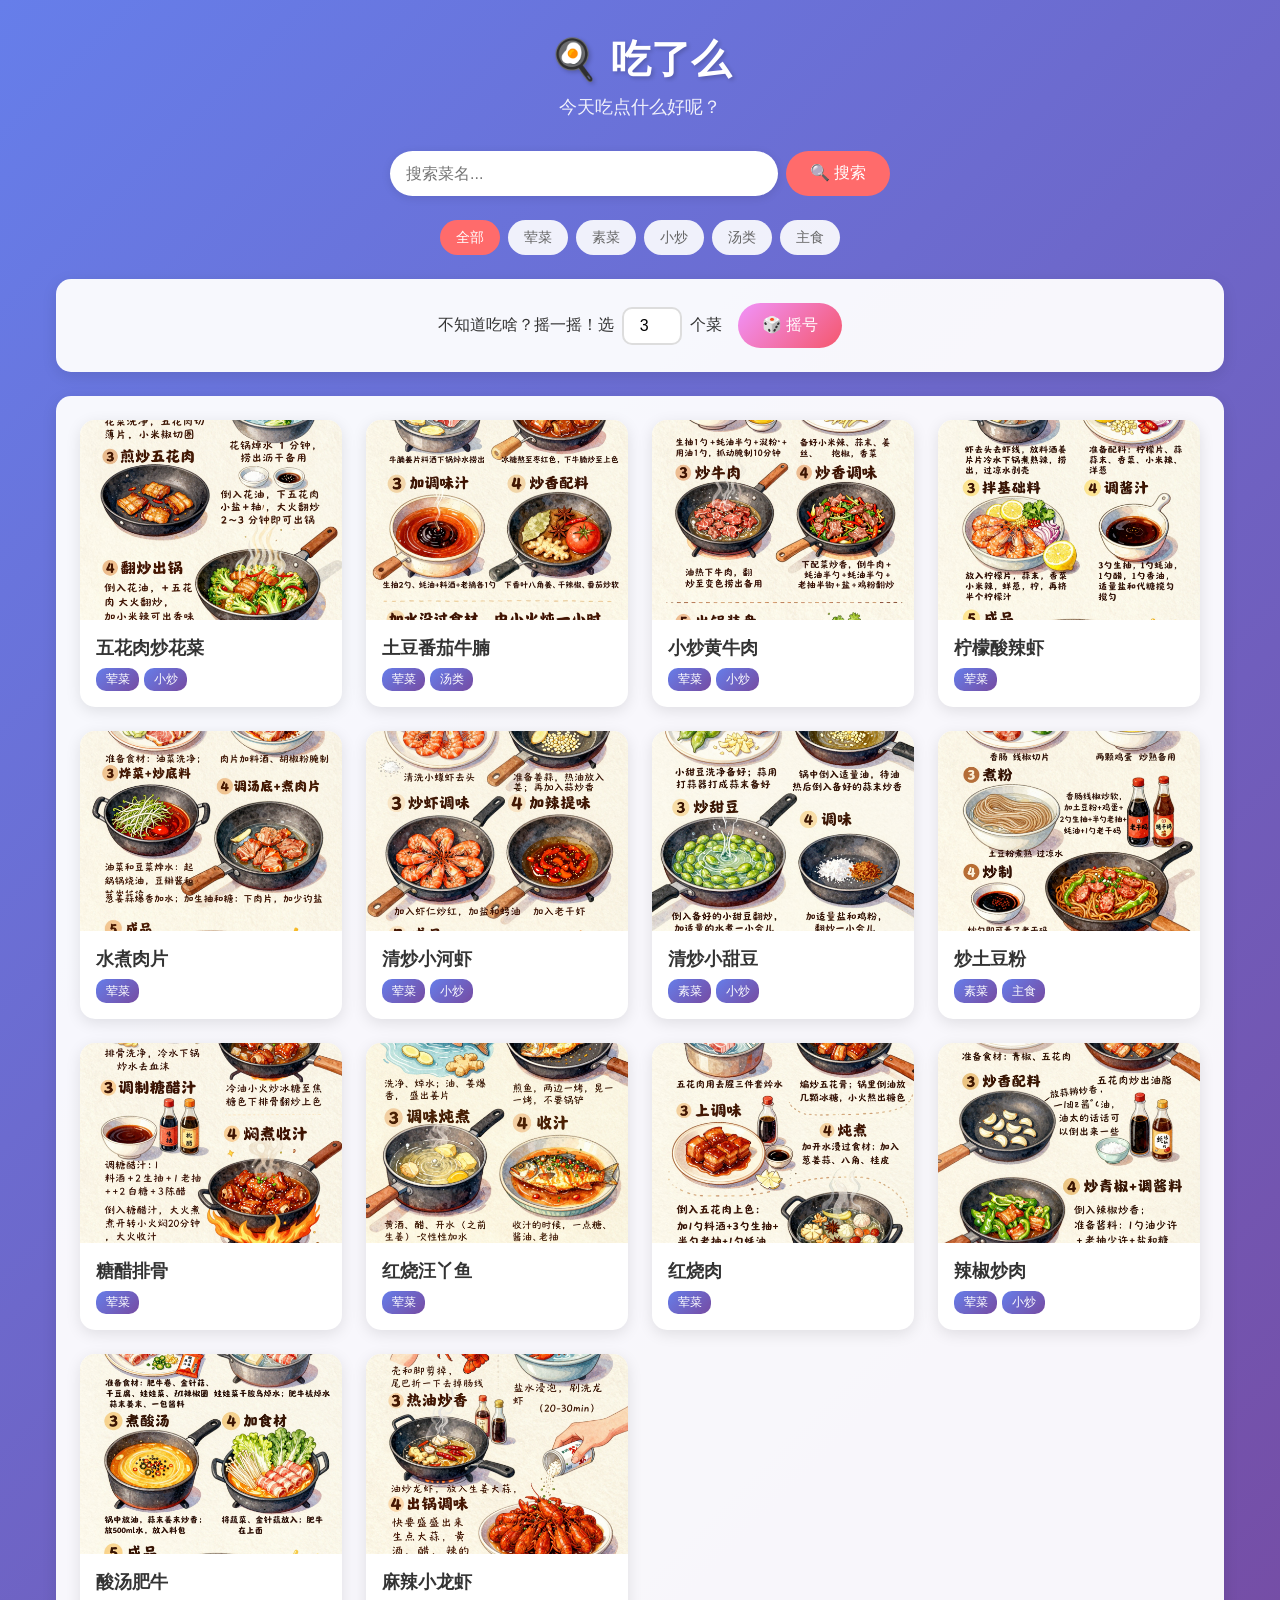
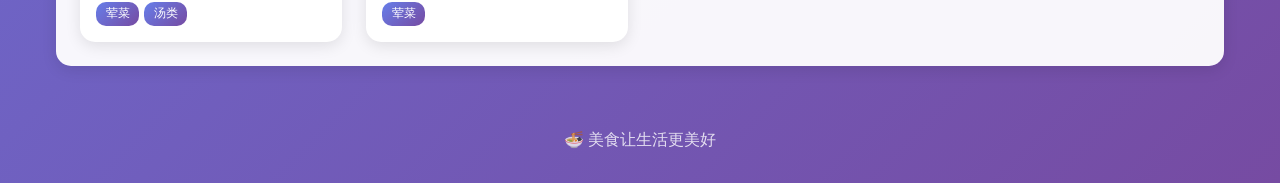
==== index.html @ 3699cb7d "feat: add static version for GitHub Pages" ====
<!DOCTYPE html>
<html lang="zh-CN">
<head>
    <meta charset="UTF-8">
    <meta name="viewport" content="width=device-width, initial-scale=1.0">
    <title>吃了么 - 菜谱大全</title>
    <style>
* {
    margin: 0;
    padding: 0;
    box-sizing: border-box;
}

body {
    font-family: -apple-system, BlinkMacSystemFont, "Segoe UI", Roboto, "Helvetica Neue", Arial, sans-serif;
    background: linear-gradient(135deg, #667eea 0%, #764ba2 100%);
    min-height: 100vh;
    color: #333;
}

header {
    text-align: center;
    padding: 2rem 1rem;
    color: white;
}

header h1 {
    font-size: 2.5rem;
    margin-bottom: 0.5rem;
    text-shadow: 2px 2px 4px rgba(0,0,0,0.2);
}

header .subtitle {
    font-size: 1.1rem;
    opacity: 0.9;
}

main {
    max-width: 1200px;
    margin: 0 auto;
    padding: 0 1rem 2rem;
}

.search-section {
    margin-bottom: 1.5rem;
}

.search-form {
    display: flex;
    gap: 0.5rem;
    max-width: 500px;
    margin: 0 auto;
}

.search-input {
    flex: 1;
    padding: 0.75rem 1rem;
    border: none;
    border-radius: 25px;
    font-size: 1rem;
    outline: none;
    box-shadow: 0 2px 10px rgba(0,0,0,0.1);
}

.search-btn {
    padding: 0.75rem 1.5rem;
    border: none;
    border-radius: 25px;
    background: #ff6b6b;
    color: white;
    font-size: 1rem;
    cursor: pointer;
    transition: transform 0.2s, background 0.2s;
}

.search-btn:hover {
    background: #ee5a5a;
    transform: scale(1.05);
}

.tags-section {
    display: flex;
    flex-wrap: wrap;
    gap: 0.5rem;
    justify-content: center;
    margin-bottom: 1.5rem;
}

.tag-btn {
    padding: 0.5rem 1rem;
    border: none;
    border-radius: 20px;
    background: rgba(255,255,255,0.9);
    color: #666;
    font-size: 0.9rem;
    cursor: pointer;
    text-decoration: none;
    transition: all 0.2s;
}

.tag-btn:hover {
    background: white;
    transform: translateY(-2px);
    box-shadow: 0 4px 12px rgba(0,0,0,0.15);
}

.tag-btn.active {
    background: #ff6b6b;
    color: white;
}

.random-section {
    background: rgba(255,255,255,0.95);
    border-radius: 15px;
    padding: 1.5rem;
    margin-bottom: 1.5rem;
    text-align: center;
    box-shadow: 0 4px 15px rgba(0,0,0,0.1);
}

.random-form {
    display: flex;
    align-items: center;
    justify-content: center;
    gap: 0.5rem;
    flex-wrap: wrap;
}

.random-input {
    width: 60px;
    padding: 0.5rem;
    border: 2px solid #ddd;
    border-radius: 10px;
    font-size: 1rem;
    text-align: center;
}

.random-btn {
    padding: 0.75rem 1.5rem;
    border: none;
    border-radius: 25px;
    background: linear-gradient(135deg, #f093fb 0%, #f5576c 100%);
    color: white;
    font-size: 1rem;
    cursor: pointer;
    transition: transform 0.2s;
    margin-left: 0.5rem;
}

.random-btn:hover {
    transform: scale(1.05);
}

.random-result {
    margin-top: 1rem;
    font-size: 1.1rem;
    color: #f5576c;
    font-weight: bold;
    display: none;
}

.random-result.show {
    display: block;
}

.recipes-section {
    background: rgba(255,255,255,0.95);
    border-radius: 15px;
    padding: 1.5rem;
    box-shadow: 0 4px 15px rgba(0,0,0,0.1);
}

.recipes-grid {
    display: grid;
    grid-template-columns: repeat(auto-fill, minmax(250px, 1fr));
    gap: 1.5rem;
}

.recipe-card {
    background: white;
    border-radius: 15px;
    overflow: hidden;
    box-shadow: 0 4px 15px rgba(0,0,0,0.1);
    transition: transform 0.3s, box-shadow 0.3s;
    cursor: pointer;
}

.recipe-card:hover {
    transform: translateY(-5px);
    box-shadow: 0 8px 25px rgba(0,0,0,0.15);
}

.recipe-card.hidden {
    display: none;
}

.recipe-image {
    width: 100%;
    height: 200px;
    overflow: hidden;
}

.recipe-image img {
    width: 100%;
    height: 100%;
    object-fit: cover;
    transition: transform 0.3s;
}

.recipe-card:hover .recipe-image img {
    transform: scale(1.1);
}

.recipe-info {
    padding: 1rem;
}

.recipe-name {
    font-size: 1.1rem;
    margin-bottom: 0.5rem;
    color: #333;
}

.recipe-tags {
    display: flex;
    flex-wrap: wrap;
    gap: 0.3rem;
}

.recipe-tag {
    padding: 0.2rem 0.6rem;
    background: linear-gradient(135deg, #667eea 0%, #764ba2 100%);
    color: white;
    font-size: 0.75rem;
    border-radius: 10px;
}

.no-result {
    text-align: center;
    font-size: 1.2rem;
    color: #999;
    padding: 3rem;
    display: none;
}

.no-result.show {
    display: block;
}

footer {
    text-align: center;
    padding: 2rem;
    color: rgba(255,255,255,0.8);
}

.lightbox {
    display: none;
    position: fixed;
    top: 0;
    left: 0;
    width: 100%;
    height: 100%;
    background: rgba(0, 0, 0, 0.9);
    z-index: 1000;
    justify-content: center;
    align-items: center;
    flex-direction: column;
}

.lightbox img {
    max-width: 90%;
    max-height: 80%;
    object-fit: contain;
    border-radius: 10px;
    box-shadow: 0 10px 50px rgba(0, 0, 0, 0.5);
}

.lightbox-close {
    position: absolute;
    top: 20px;
    right: 30px;
    font-size: 40px;
    color: white;
    cursor: pointer;
    transition: color 0.2s;
}

.lightbox-close:hover {
    color: #ff6b6b;
}

.lightbox-title {
    color: white;
    font-size: 1.5rem;
    margin-top: 1rem;
    text-shadow: 2px 2px 4px rgba(0, 0, 0, 0.5);
}

@media (max-width: 600px) {
    header h1 {
        font-size: 2rem;
    }
    
    .search-form {
        flex-direction: column;
    }
    
    .random-form {
        flex-direction: column;
    }
    
    .random-btn {
        margin-left: 0;
        margin-top: 0.5rem;
    }
    
    .recipes-grid {
        grid-template-columns: repeat(auto-fill, minmax(150px, 1fr));
        gap: 1rem;
    }
    
    .recipe-image {
        height: 150px;
    }
}
    </style>
</head>
<body>
    <header>
        <h1>🍳 吃了么</h1>
        <p class="subtitle">今天吃点什么好呢？</p>
    </header>

    <main>
        <section class="search-section">
            <div class="search-form">
                <input type="text" id="searchInput" placeholder="搜索菜名..." class="search-input">
                <button onclick="doSearch()" class="search-btn">🔍 搜索</button>
            </div>
        </section>

        <section class="tags-section" id="tagsSection">
            <button class="tag-btn active" data-tag="">全部</button>
        </section>

        <section class="random-section">
            <div class="random-form">
                <label>不知道吃啥？摇一摇！选</label>
                <input type="number" id="randomCount" min="1" max="10" value="3" class="random-input">
                <label>个菜</label>
                <button onclick="doRandom()" class="random-btn">🎲 摇号</button>
            </div>
            <p class="random-result" id="randomResult"></p>
        </section>

        <section class="recipes-section">
            <p class="no-result" id="noResult">没有找到相关菜谱 😢</p>
            <div class="recipes-grid" id="recipesGrid"></div>
        </section>
    </main>

    <footer>
        <p>🍜 美食让生活更美好</p>
    </footer>

    <div id="lightbox" class="lightbox" onclick="closeLightbox()">
        <span class="lightbox-close">&times;</span>
        <img id="lightbox-img" src="" alt="">
        <div id="lightbox-title" class="lightbox-title"></div>
    </div>

    <script>
const recipesData = [
    { name: "五花肉炒花菜", image: "五花肉炒花菜/z-image-712786422.png", tags: ["荤菜", "小炒"] },
    { name: "土豆番茄牛腩", image: "土豆番茄牛腩/z-image-712786422.png", tags: ["荤菜", "汤类"] },
    { name: "小炒黄牛肉", image: "小炒黄牛肉/z-image-712786422 (1).png", tags: ["荤菜", "小炒"] },
    { name: "柠檬酸辣虾", image: "柠檬酸辣虾/z-image-712786422.png", tags: ["荤菜"] },
    { name: "水煮肉片", image: "水煮肉片/z-image-712786422.png", tags: ["荤菜"] },
    { name: "清炒小河虾", image: "清炒小河虾/z-image-712786422.png", tags: ["荤菜", "小炒"] },
    { name: "清炒小甜豆", image: "清炒小甜豆/z-image-712786422 (1).png", tags: ["素菜", "小炒"] },
    { name: "炒土豆粉", image: "炒土豆粉/z-image-712786422 (1).png", tags: ["素菜", "主食"] },
    { name: "糖醋排骨", image: "糖醋排骨/z-image.png", tags: ["荤菜"] },
    { name: "红烧汪丫鱼", image: "红烧汪丫鱼/z-image-712786422.png", tags: ["荤菜"] },
    { name: "红烧肉", image: "红烧肉/z-image-712786422.png", tags: ["荤菜"] },
    { name: "辣椒炒肉", image: "辣椒炒肉/z-image-712786422.png", tags: ["荤菜", "小炒"] },
    { name: "酸汤肥牛", image: "酸汤肥牛/z-image-712786422.png", tags: ["荤菜", "汤类"] },
    { name: "麻辣小龙虾", image: "麻辣小龙虾/z-image-712786422 (1).png", tags: ["荤菜"] }
];

const allTags = ["荤菜", "素菜", "小炒", "汤类", "主食"];
let currentTag = "";
let currentSearch = "";
let isRandomMode = false;
let randomRecipes = [];

function init() {
    const tagsSection = document.getElementById('tagsSection');
    allTags.forEach(tag => {
        const btn = document.createElement('button');
        btn.className = 'tag-btn';
        btn.dataset.tag = tag;
        btn.textContent = tag;
        btn.onclick = () => filterByTag(tag);
        tagsSection.appendChild(btn);
    });
    
    document.getElementById('searchInput').addEventListener('keypress', (e) => {
        if (e.key === 'Enter') doSearch();
    });
    
    renderRecipes();
}

function renderRecipes() {
    const grid = document.getElementById('recipesGrid');
    grid.innerHTML = '';
    
    let recipes = isRandomMode ? randomRecipes : recipesData;
    
    recipes = recipes.filter(r => {
        const matchTag = !currentTag || r.tags.includes(currentTag);
        const matchSearch = !currentSearch || r.name.includes(currentSearch);
        return matchTag && matchSearch;
    });
    
    const noResult = document.getElementById('noResult');
    noResult.classList.toggle('show', recipes.length === 0);
    
    recipes.forEach(recipe => {
        const card = document.createElement('div');
        card.className = 'recipe-card';
        card.onclick = () => showLightbox(recipe.image, recipe.name);
        card.innerHTML = `
            <div class="recipe-image">
                <img src="${recipe.image}" alt="${recipe.name}" loading="lazy">
            </div>
            <div class="recipe-info">
                <h3 class="recipe-name">${recipe.name}</h3>
                <div class="recipe-tags">
                    ${recipe.tags.map(t => `<span class="recipe-tag">${t}</span>`).join('')}
                </div>
            </div>
        `;
        grid.appendChild(card);
    });
}

function filterByTag(tag) {
    currentTag = tag === currentTag ? "" : tag;
    isRandomMode = false;
    document.getElementById('randomResult').classList.remove('show');
    
    document.querySelectorAll('.tag-btn').forEach(btn => {
        btn.classList.toggle('active', btn.dataset.tag === currentTag || (currentTag === "" && btn.dataset.tag === ""));
    });
    
    renderRecipes();
}

function doSearch() {
    currentSearch = document.getElementById('searchInput').value.trim();
    isRandomMode = false;
    document.getElementById('randomResult').classList.remove('show');
    renderRecipes();
}

function doRandom() {
    const count = parseInt(document.getElementById('randomCount').value) || 3;
    const shuffled = [...recipesData].sort(() => Math.random() - 0.5);
    randomRecipes = shuffled.slice(0, Math.min(count, recipesData.length));
    
    isRandomMode = true;
    currentTag = "";
    currentSearch = "";
    document.getElementById('searchInput').value = "";
    
    document.querySelectorAll('.tag-btn').forEach(btn => {
        btn.classList.toggle('active', btn.dataset.tag === "");
    });
    
    const result = document.getElementById('randomResult');
    result.textContent = `🎉 为您随机选出了 ${randomRecipes.length} 道菜！`;
    result.classList.add('show');
    
    renderRecipes();
}

function showLightbox(src, title) {
    const lightbox = document.getElementById('lightbox');
    document.getElementById('lightbox-img').src = src;
    document.getElementById('lightbox-title').textContent = title;
    lightbox.style.display = 'flex';
    document.body.style.overflow = 'hidden';
}

function closeLightbox() {
    document.getElementById('lightbox').style.display = 'none';
    document.body.style.overflow = 'auto';
}

document.addEventListener('keydown', (e) => {
    if (e.key === 'Escape') closeLightbox();
});

init();
    </script>
</body>
</html>
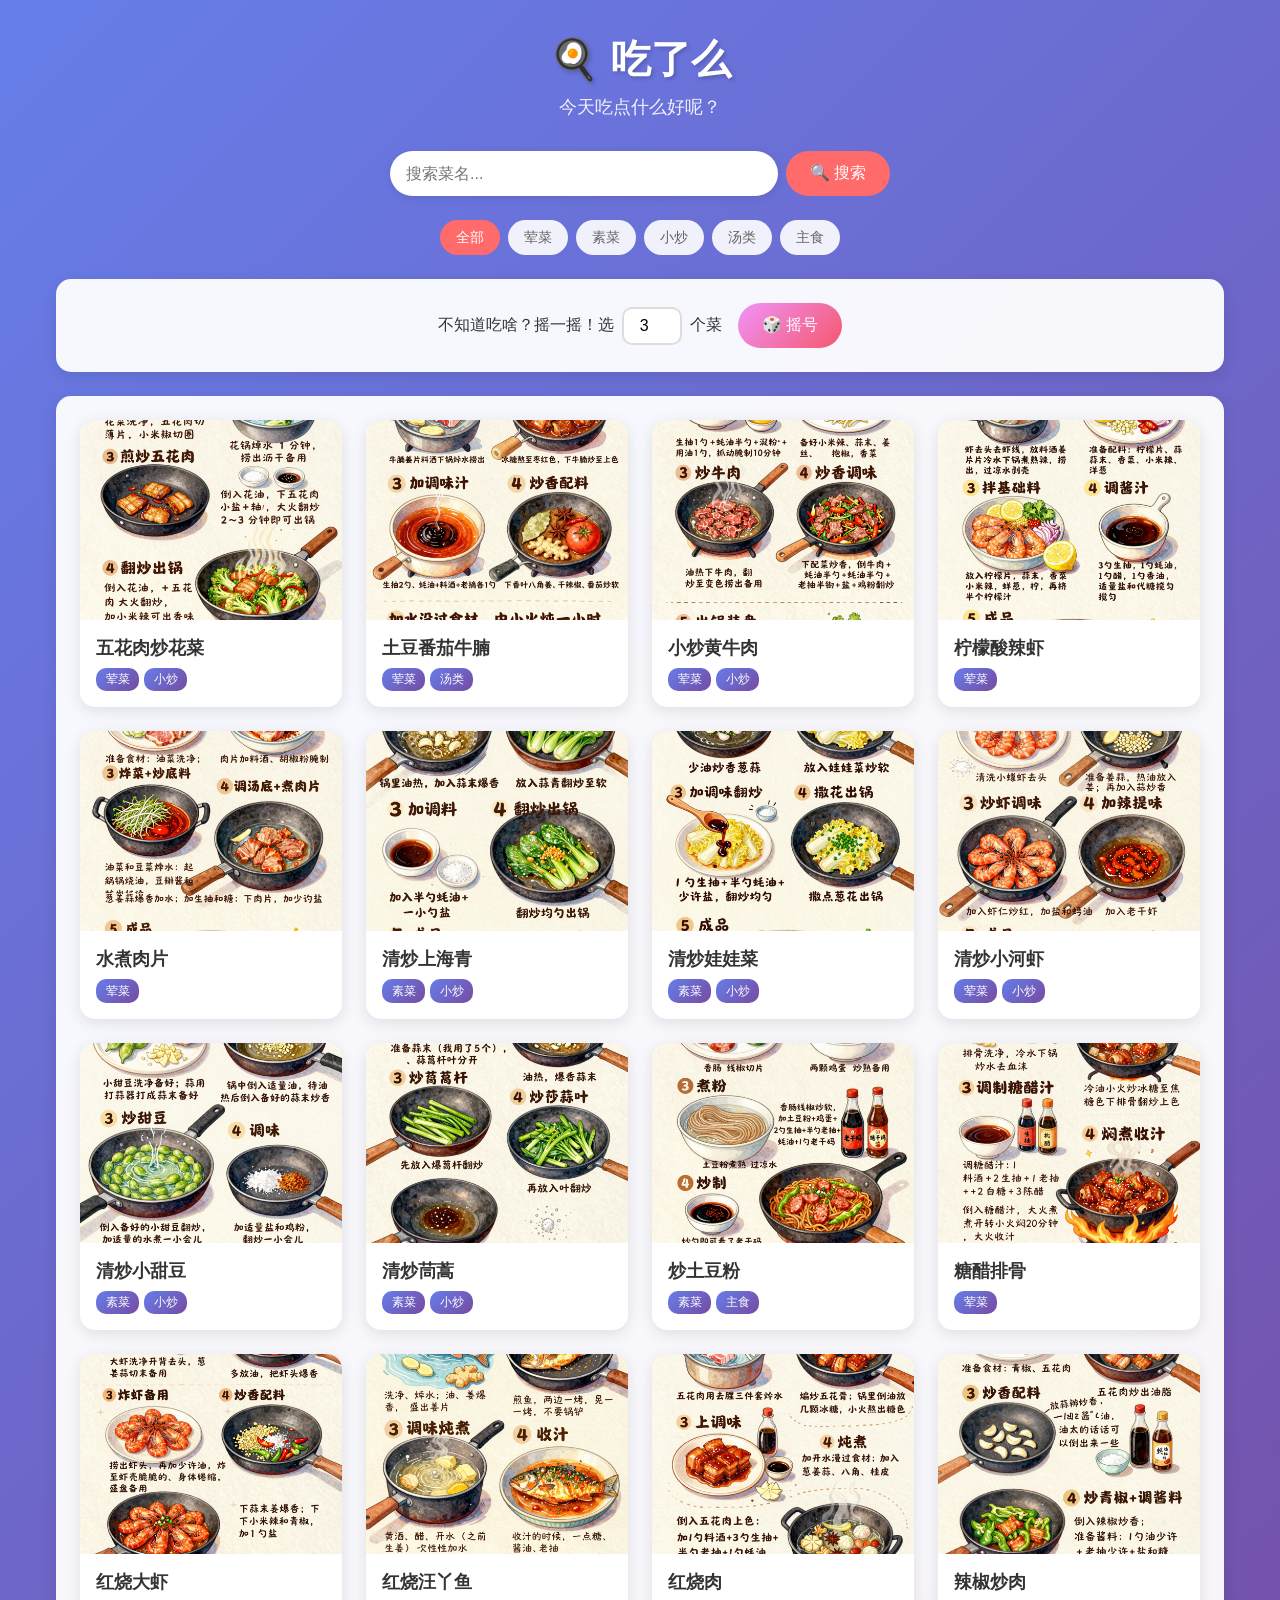
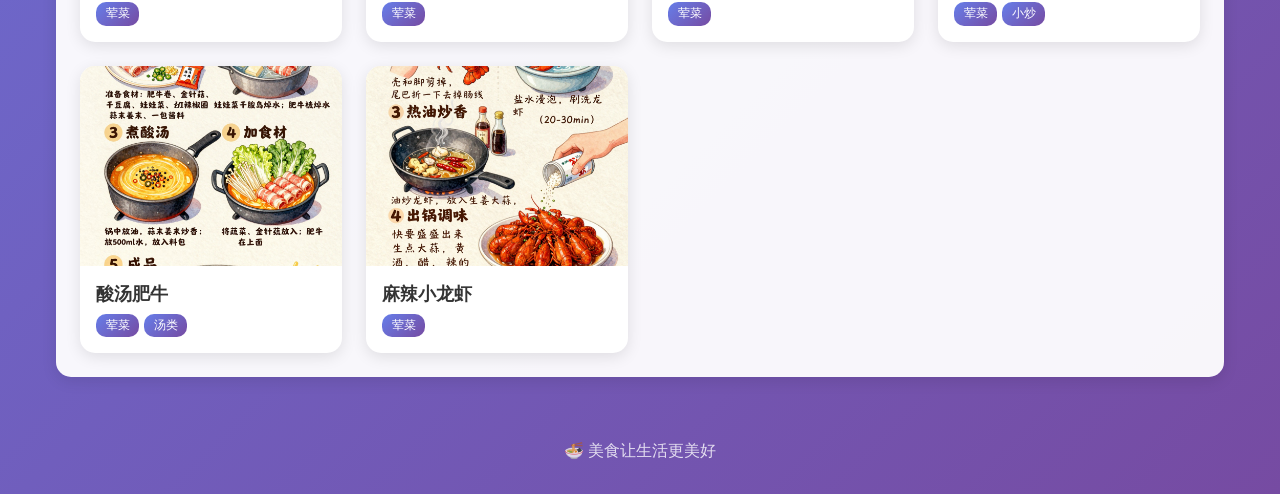
==== commit 154d22c3: "Add index.html with all 18 recipes including 4 new dishes Co-authored-by: yangrudan <66586788+yangru" ====
--- a/index.html
+++ b/index.html
@@ -376,10 +376,14 @@
     { name: "小炒黄牛肉", image: "小炒黄牛肉/z-image-712786422 (1).png", tags: ["荤菜", "小炒"] },
     { name: "柠檬酸辣虾", image: "柠檬酸辣虾/z-image-712786422.png", tags: ["荤菜"] },
     { name: "水煮肉片", image: "水煮肉片/z-image-712786422.png", tags: ["荤菜"] },
+    { name: "清炒上海青", image: "清炒上海青/z-image-712786422.png", tags: ["素菜", "小炒"] },
+    { name: "清炒娃娃菜", image: "清炒娃娃菜/z-image-712786422.png", tags: ["素菜", "小炒"] },
     { name: "清炒小河虾", image: "清炒小河虾/z-image-712786422.png", tags: ["荤菜", "小炒"] },
     { name: "清炒小甜豆", image: "清炒小甜豆/z-image-712786422 (1).png", tags: ["素菜", "小炒"] },
+    { name: "清炒茼蒿", image: "清炒茼蒿/z-image-712786422.png", tags: ["素菜", "小炒"] },
     { name: "炒土豆粉", image: "炒土豆粉/z-image-712786422 (1).png", tags: ["素菜", "主食"] },
     { name: "糖醋排骨", image: "糖醋排骨/z-image.png", tags: ["荤菜"] },
+    { name: "红烧大虾", image: "红烧大虾/z-image-712786422.png", tags: ["荤菜"] },
     { name: "红烧汪丫鱼", image: "红烧汪丫鱼/z-image-712786422.png", tags: ["荤菜"] },
     { name: "红烧肉", image: "红烧肉/z-image-712786422.png", tags: ["荤菜"] },
     { name: "辣椒炒肉", image: "辣椒炒肉/z-image-712786422.png", tags: ["荤菜", "小炒"] },
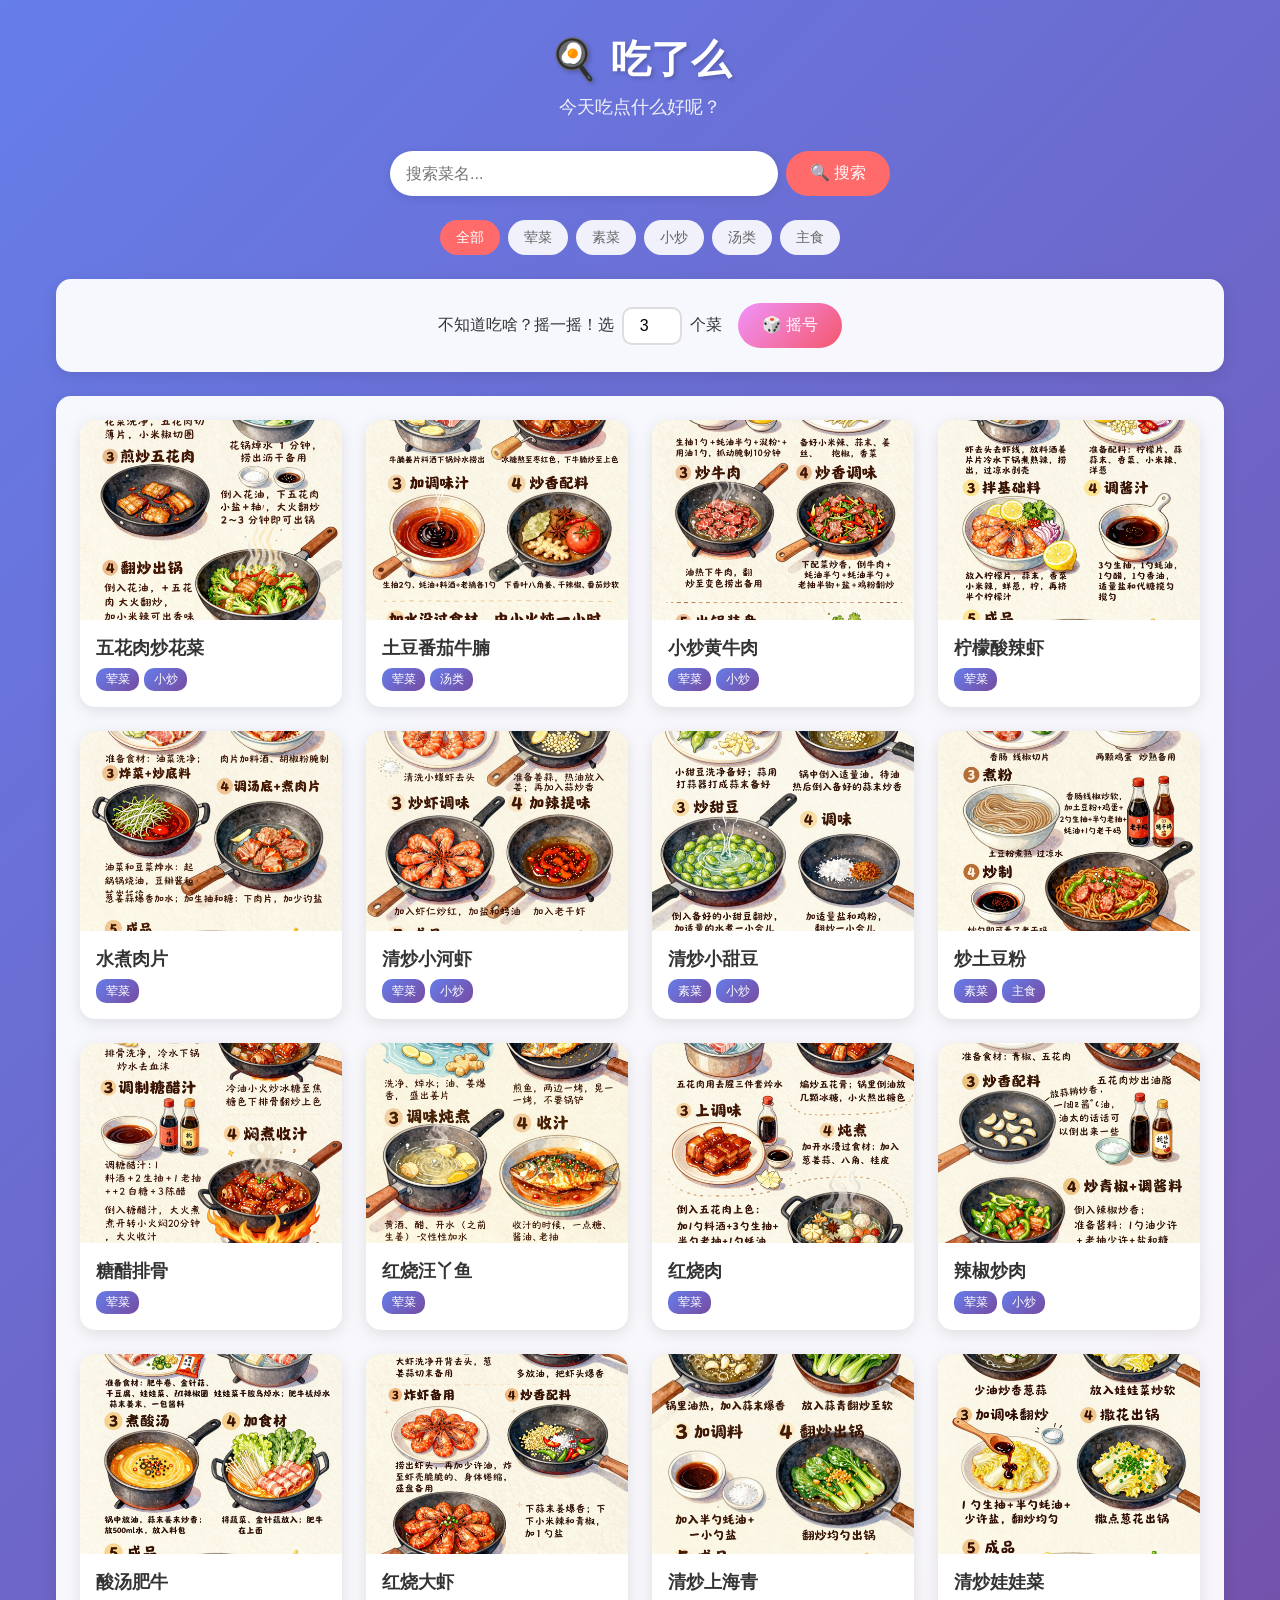
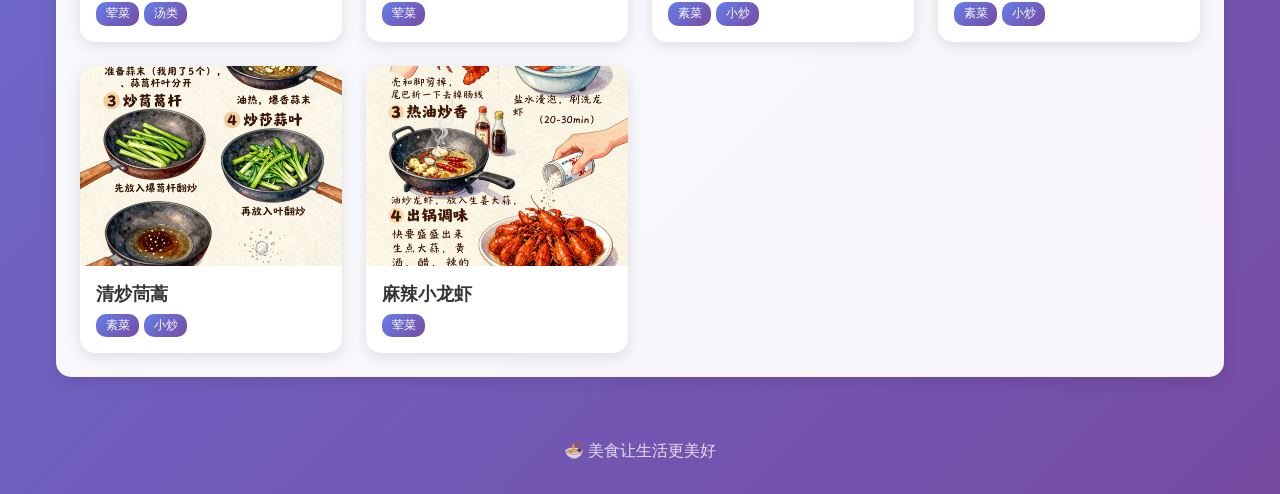
==== commit 4b71b0d9: "add four recipes" ====
--- a/index.html
+++ b/index.html
@@ -376,18 +376,18 @@
     { name: "小炒黄牛肉", image: "小炒黄牛肉/z-image-712786422 (1).png", tags: ["荤菜", "小炒"] },
     { name: "柠檬酸辣虾", image: "柠檬酸辣虾/z-image-712786422.png", tags: ["荤菜"] },
     { name: "水煮肉片", image: "水煮肉片/z-image-712786422.png", tags: ["荤菜"] },
-    { name: "清炒上海青", image: "清炒上海青/z-image-712786422.png", tags: ["素菜", "小炒"] },
-    { name: "清炒娃娃菜", image: "清炒娃娃菜/z-image-712786422.png", tags: ["素菜", "小炒"] },
     { name: "清炒小河虾", image: "清炒小河虾/z-image-712786422.png", tags: ["荤菜", "小炒"] },
     { name: "清炒小甜豆", image: "清炒小甜豆/z-image-712786422 (1).png", tags: ["素菜", "小炒"] },
-    { name: "清炒茼蒿", image: "清炒茼蒿/z-image-712786422.png", tags: ["素菜", "小炒"] },
     { name: "炒土豆粉", image: "炒土豆粉/z-image-712786422 (1).png", tags: ["素菜", "主食"] },
     { name: "糖醋排骨", image: "糖醋排骨/z-image.png", tags: ["荤菜"] },
-    { name: "红烧大虾", image: "红烧大虾/z-image-712786422.png", tags: ["荤菜"] },
     { name: "红烧汪丫鱼", image: "红烧汪丫鱼/z-image-712786422.png", tags: ["荤菜"] },
     { name: "红烧肉", image: "红烧肉/z-image-712786422.png", tags: ["荤菜"] },
     { name: "辣椒炒肉", image: "辣椒炒肉/z-image-712786422.png", tags: ["荤菜", "小炒"] },
     { name: "酸汤肥牛", image: "酸汤肥牛/z-image-712786422.png", tags: ["荤菜", "汤类"] },
+    { name: "红烧大虾", image: "红烧大虾/z-image-712786422.png", tags: ["荤菜"] },
+    { name: "清炒上海青", image: "清炒上海青/z-image-712786422.png", tags: ["素菜", "小炒"] },
+    { name: "清炒娃娃菜", image: "清炒娃娃菜/z-image-712786422.png", tags: ["素菜", "小炒"] },
+    { name: "清炒茼蒿", image: "清炒茼蒿/z-image-712786422.png", tags: ["素菜", "小炒"] },
     { name: "麻辣小龙虾", image: "麻辣小龙虾/z-image-712786422 (1).png", tags: ["荤菜"] }
 ];
 
